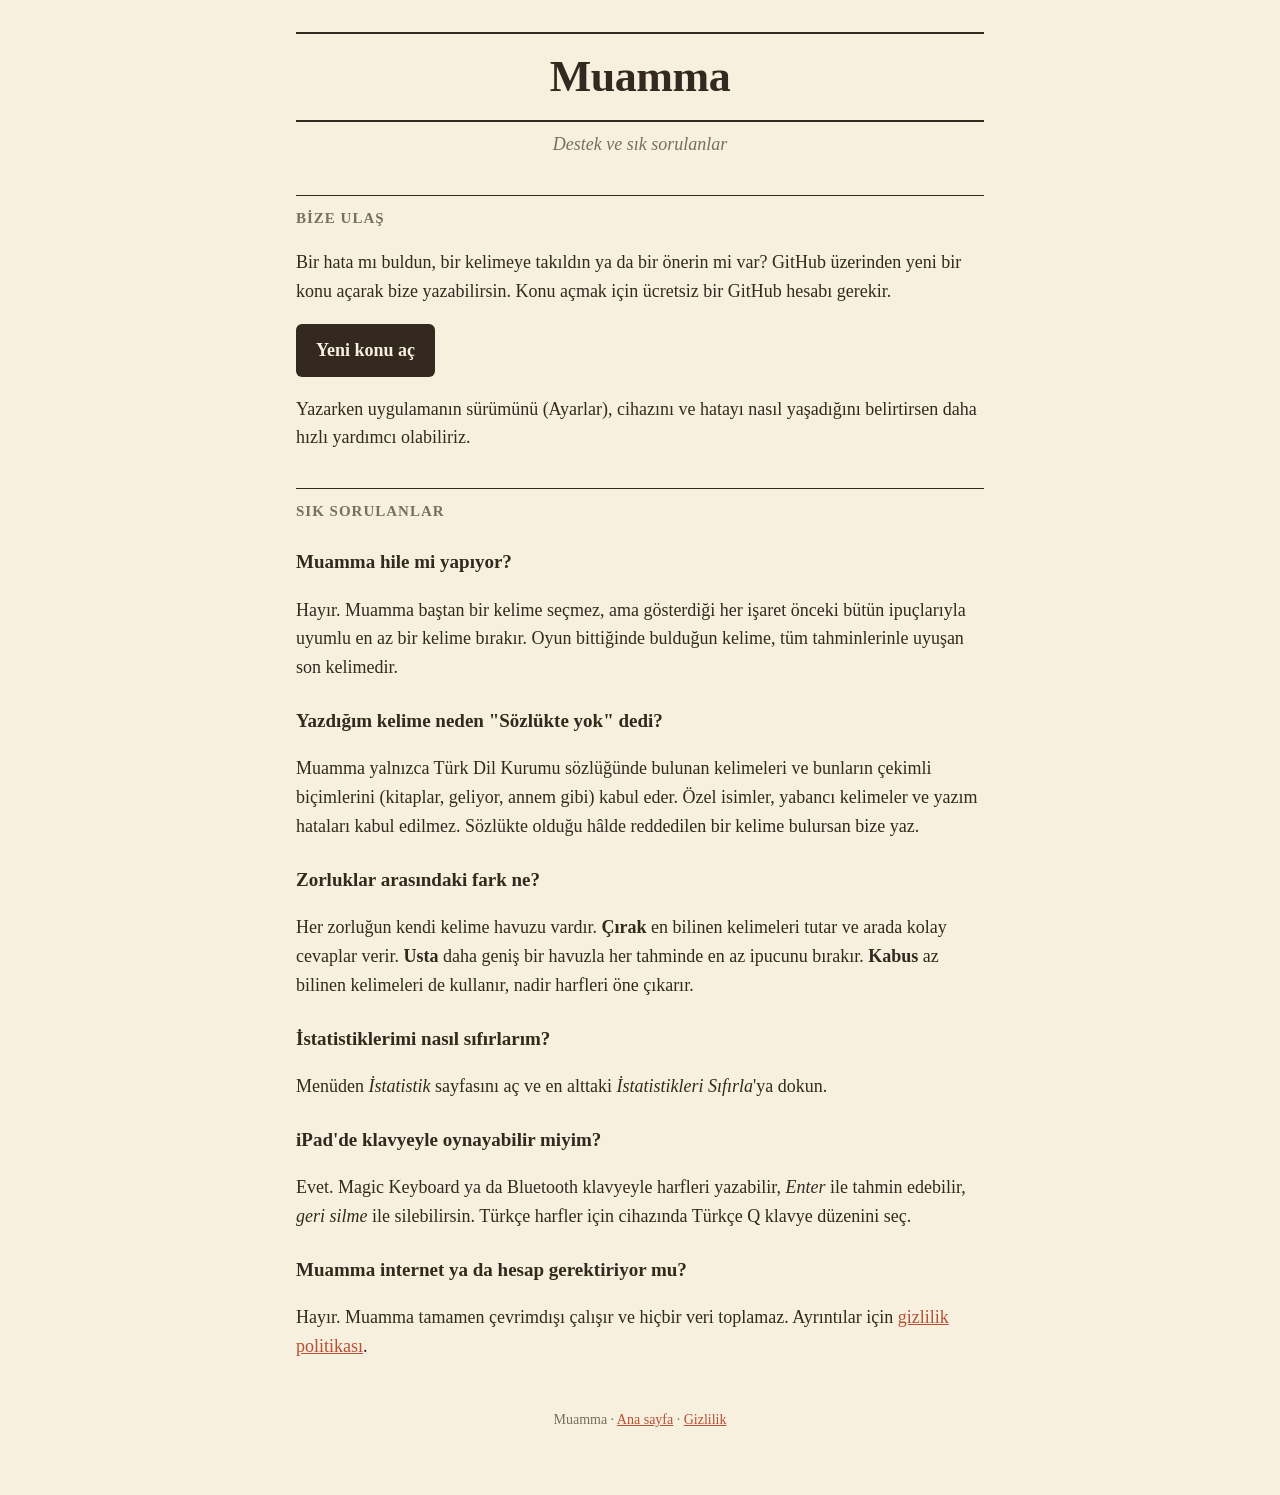
==== destek.html @ ff082f0f "Gizlilik politikası ve destek sayfaları" ====
<!doctype html>
<html lang="tr">
<head>
  <meta charset="utf-8">
  <meta name="viewport" content="width=device-width, initial-scale=1">
  <title>Muamma · Destek</title>
  <link rel="stylesheet" href="stil.css">
</head>
<body>
<main>
  <header><h1><a href="index.html">Muamma</a></h1></header>
  <p class="alt">Destek ve sık sorulanlar</p>

  <h2>Bize ulaş</h2>
  <p>
    Bir hata mı buldun, bir kelimeye takıldın ya da bir önerin mi var? GitHub üzerinden yeni bir konu açarak
    bize yazabilirsin. Konu açmak için ücretsiz bir GitHub hesabı gerekir.
  </p>
  <p><a class="dugme" href="https://github.com/tekinali/muamma/issues/new">Yeni konu aç</a></p>
  <p>
    Yazarken uygulamanın sürümünü (Ayarlar), cihazını ve hatayı nasıl yaşadığını belirtirsen daha hızlı
    yardımcı olabiliriz.
  </p>

  <h2>Sık sorulanlar</h2>

  <h3>Muamma hile mi yapıyor?</h3>
  <p>
    Hayır. Muamma baştan bir kelime seçmez, ama gösterdiği her işaret önceki bütün ipuçlarıyla uyumlu en az
    bir kelime bırakır. Oyun bittiğinde bulduğun kelime, tüm tahminlerinle uyuşan son kelimedir.
  </p>

  <h3>Yazdığım kelime neden "Sözlükte yok" dedi?</h3>
  <p>
    Muamma yalnızca Türk Dil Kurumu sözlüğünde bulunan kelimeleri ve bunların çekimli biçimlerini
    (kitaplar, geliyor, annem gibi) kabul eder. Özel isimler, yabancı kelimeler ve yazım hataları kabul edilmez.
    Sözlükte olduğu hâlde reddedilen bir kelime bulursan bize yaz.
  </p>

  <h3>Zorluklar arasındaki fark ne?</h3>
  <p>
    Her zorluğun kendi kelime havuzu vardır. <strong>Çırak</strong> en bilinen kelimeleri tutar ve arada kolay
    cevaplar verir. <strong>Usta</strong> daha geniş bir havuzla her tahminde en az ipucunu bırakır.
    <strong>Kabus</strong> az bilinen kelimeleri de kullanır, nadir harfleri öne çıkarır.
  </p>

  <h3>İstatistiklerimi nasıl sıfırlarım?</h3>
  <p>Menüden <em>İstatistik</em> sayfasını aç ve en alttaki <em>İstatistikleri Sıfırla</em>'ya dokun.</p>

  <h3>iPad'de klavyeyle oynayabilir miyim?</h3>
  <p>
    Evet. Magic Keyboard ya da Bluetooth klavyeyle harfleri yazabilir, <em>Enter</em> ile tahmin edebilir,
    <em>geri silme</em> ile silebilirsin. Türkçe harfler için cihazında Türkçe Q klavye düzenini seç.
  </p>

  <h3>Muamma internet ya da hesap gerektiriyor mu?</h3>
  <p>
    Hayır. Muamma tamamen çevrimdışı çalışır ve hiçbir veri toplamaz.
    Ayrıntılar için <a href="gizlilik.html">gizlilik politikası</a>.
  </p>

  <footer>Muamma · <a href="index.html">Ana sayfa</a> · <a href="gizlilik.html">Gizlilik</a></footer>
</main>
</body>
</html>
---- stil.css ----
:root {
  --kagit: #F7F0DE;
  --kutu: #FCF7EB;
  --murekkep: #33291F;
  --soluk: rgba(51, 41, 31, 0.65);
  --cizgi: rgba(51, 41, 31, 0.35);
  --vurgu: #B84F33;
}

* { box-sizing: border-box; }

body {
  margin: 0;
  background: var(--kagit);
  color: var(--murekkep);
  font-family: "Iowan Old Style", "Palatino Linotype", Palatino, Georgia, serif;
  font-size: 18px;
  line-height: 1.6;
}

main {
  max-width: 720px;
  margin: 0 auto;
  padding: 32px 16px 64px;
}

header {
  border-top: 2px solid var(--murekkep);
  border-bottom: 2px solid var(--murekkep);
  text-align: center;
  padding: 8px 0;
  margin-bottom: 8px;
}

header a { color: inherit; text-decoration: none; }

h1 {
  font-size: 44px;
  font-weight: 900;
  margin: 0;
  letter-spacing: -0.5px;
}

.alt {
  text-align: center;
  font-style: italic;
  color: var(--soluk);
  margin: 0 0 32px;
}

h2 {
  font-size: 15px;
  text-transform: uppercase;
  letter-spacing: 1px;
  color: var(--soluk);
  border-top: 1.5px solid var(--murekkep);
  padding-top: 10px;
  margin: 36px 0 12px;
}

h3 { font-size: 19px; margin: 24px 0 6px; }

a { color: var(--vurgu); }

.kart {
  background: var(--kutu);
  border: 1.5px solid var(--cizgi);
  border-radius: 6px;
  padding: 16px 20px;
  margin: 16px 0;
}

.menu { list-style: none; padding: 0; margin: 0; }
.menu li { border-bottom: 1px solid var(--cizgi); }
.menu a {
  display: flex;
  justify-content: space-between;
  padding: 14px 0;
  font-size: 22px;
  font-weight: 700;
  color: var(--murekkep);
  text-decoration: none;
}
.menu a::after { content: "→"; color: var(--soluk); }

.dugme {
  display: inline-block;
  background: var(--murekkep);
  color: var(--kagit);
  padding: 12px 20px;
  border-radius: 6px;
  font-weight: 700;
  text-decoration: none;
}

footer {
  margin-top: 48px;
  font-size: 14px;
  color: var(--soluk);
  text-align: center;
}
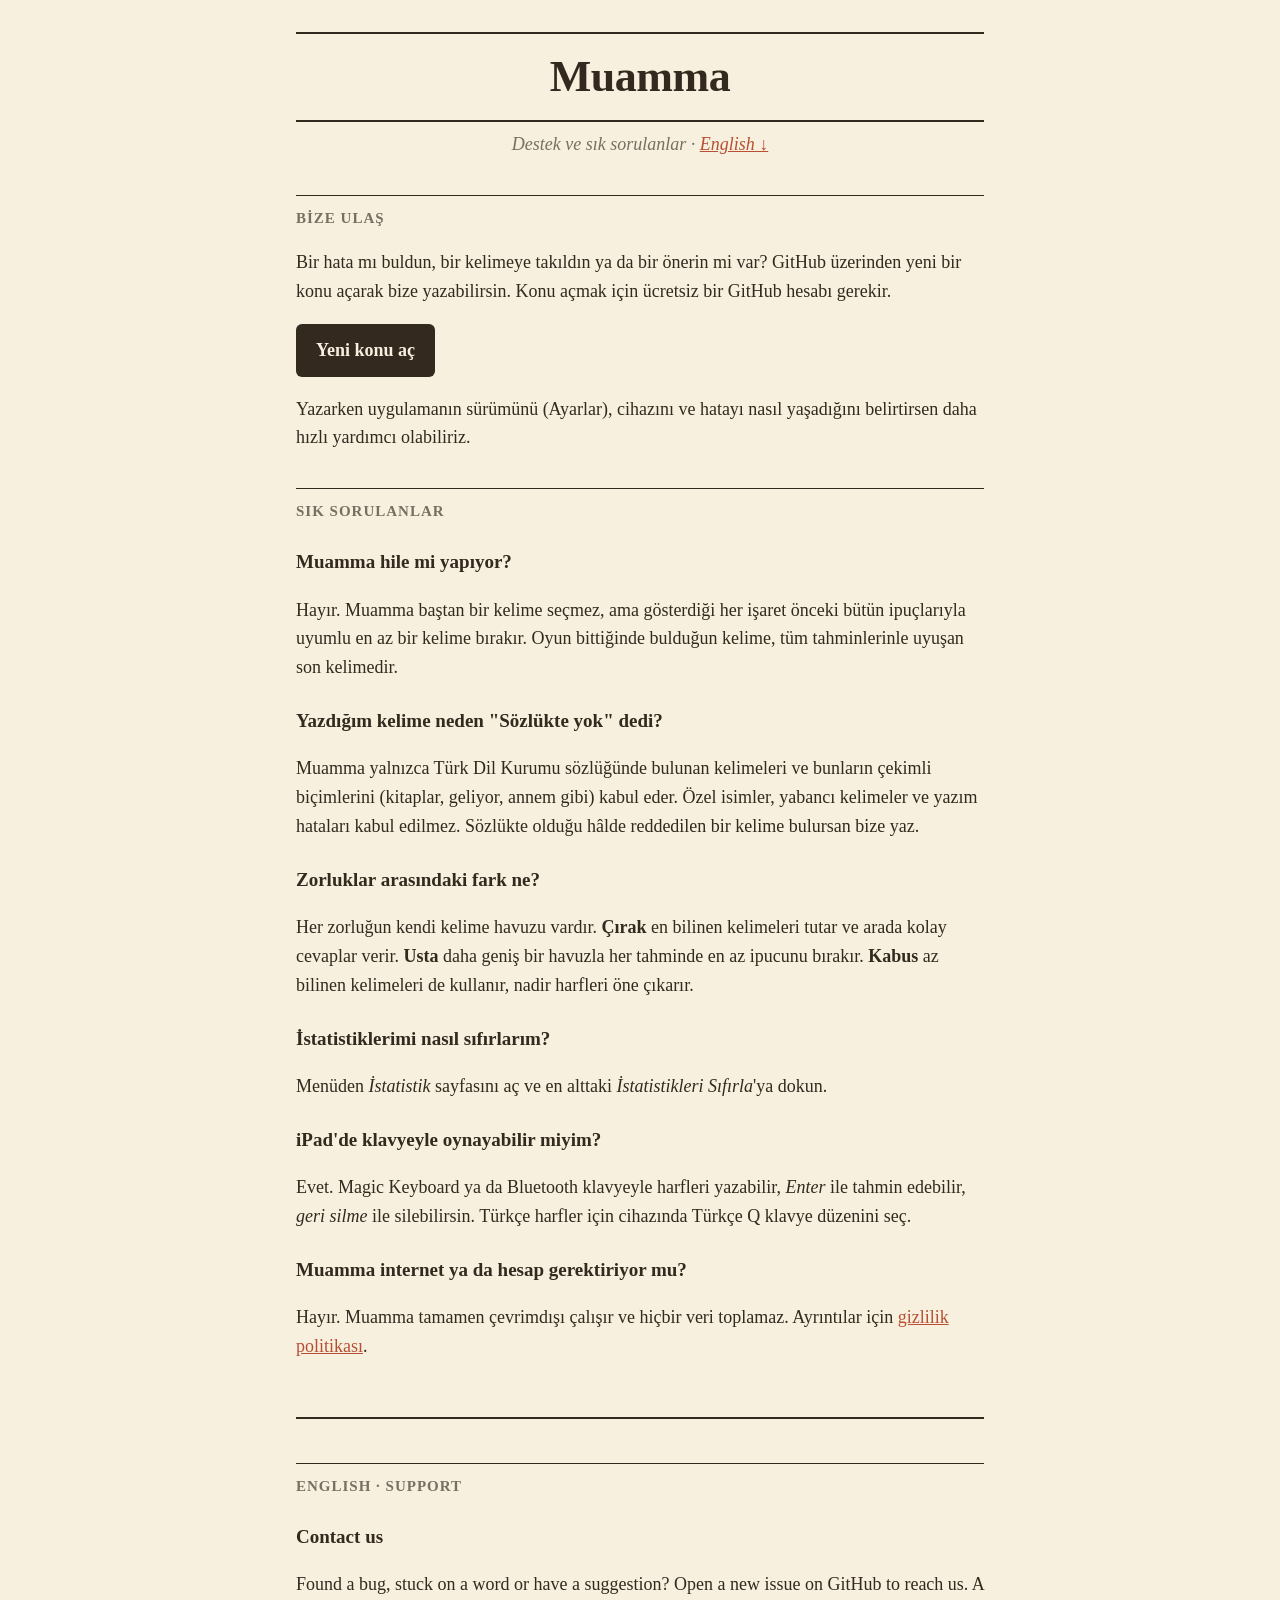
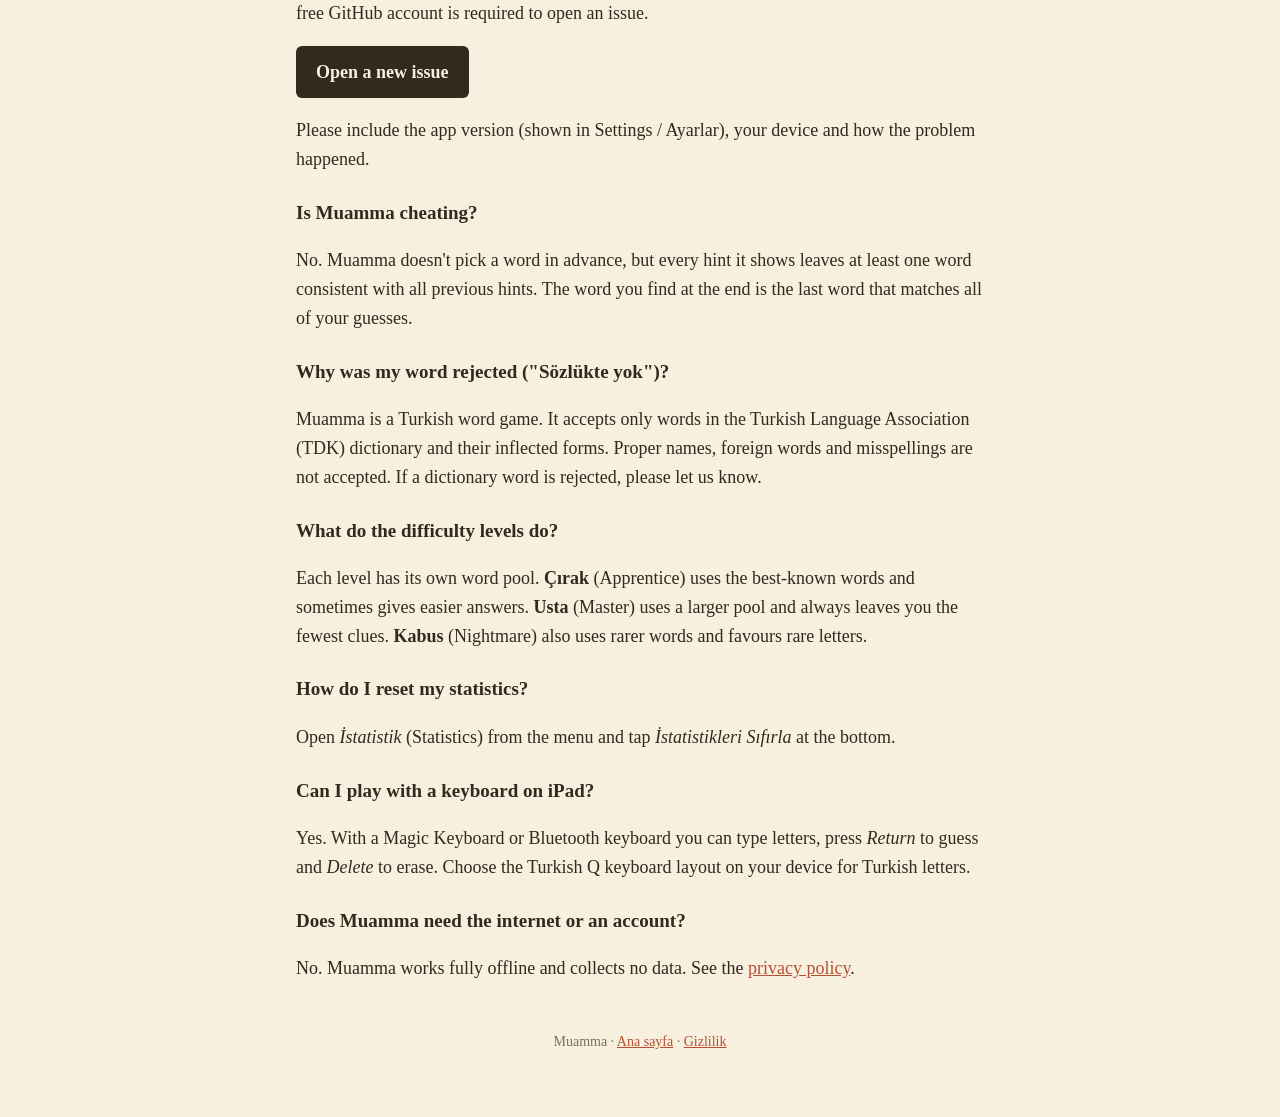
==== commit fdaca83a: "Sayfaların altına İngilizce bölüm ekle" ====
--- a/destek.html
+++ b/destek.html
@@ -9,7 +9,7 @@
 <body>
 <main>
   <header><h1><a href="index.html">Muamma</a></h1></header>
-  <p class="alt">Destek ve sık sorulanlar</p>
+  <p class="alt">Destek ve sık sorulanlar · <a href="#en">English ↓</a></p>
 
   <h2>Bize ulaş</h2>
   <p>
@@ -59,6 +59,50 @@
     Ayrıntılar için <a href="gizlilik.html">gizlilik politikası</a>.
   </p>
 
+  <section id="en" lang="en" class="ingilizce">
+    <h2>English · Support</h2>
+
+    <h3>Contact us</h3>
+    <p>
+      Found a bug, stuck on a word or have a suggestion? Open a new issue on GitHub to reach us.
+      A free GitHub account is required to open an issue.
+    </p>
+    <p><a class="dugme" href="https://github.com/tekinali/muamma/issues/new">Open a new issue</a></p>
+    <p>Please include the app version (shown in Settings / Ayarlar), your device and how the problem happened.</p>
+
+    <h3>Is Muamma cheating?</h3>
+    <p>
+      No. Muamma doesn't pick a word in advance, but every hint it shows leaves at least one word consistent with
+      all previous hints. The word you find at the end is the last word that matches all of your guesses.
+    </p>
+
+    <h3>Why was my word rejected ("Sözlükte yok")?</h3>
+    <p>
+      Muamma is a Turkish word game. It accepts only words in the Turkish Language Association (TDK) dictionary and
+      their inflected forms. Proper names, foreign words and misspellings are not accepted. If a dictionary word is
+      rejected, please let us know.
+    </p>
+
+    <h3>What do the difficulty levels do?</h3>
+    <p>
+      Each level has its own word pool. <strong>Çırak</strong> (Apprentice) uses the best-known words and sometimes
+      gives easier answers. <strong>Usta</strong> (Master) uses a larger pool and always leaves you the fewest clues.
+      <strong>Kabus</strong> (Nightmare) also uses rarer words and favours rare letters.
+    </p>
+
+    <h3>How do I reset my statistics?</h3>
+    <p>Open <em>İstatistik</em> (Statistics) from the menu and tap <em>İstatistikleri Sıfırla</em> at the bottom.</p>
+
+    <h3>Can I play with a keyboard on iPad?</h3>
+    <p>
+      Yes. With a Magic Keyboard or Bluetooth keyboard you can type letters, press <em>Return</em> to guess and
+      <em>Delete</em> to erase. Choose the Turkish Q keyboard layout on your device for Turkish letters.
+    </p>
+
+    <h3>Does Muamma need the internet or an account?</h3>
+    <p>No. Muamma works fully offline and collects no data. See the <a href="gizlilik.html#en">privacy policy</a>.</p>
+  </section>
+
   <footer>Muamma · <a href="index.html">Ana sayfa</a> · <a href="gizlilik.html">Gizlilik</a></footer>
 </main>
 </body>
--- a/stil.css
+++ b/stil.css
@@ -99,3 +99,9 @@
   color: var(--soluk);
   text-align: center;
 }
+
+.ingilizce {
+  margin-top: 56px;
+  padding-top: 8px;
+  border-top: 2px solid var(--murekkep);
+}
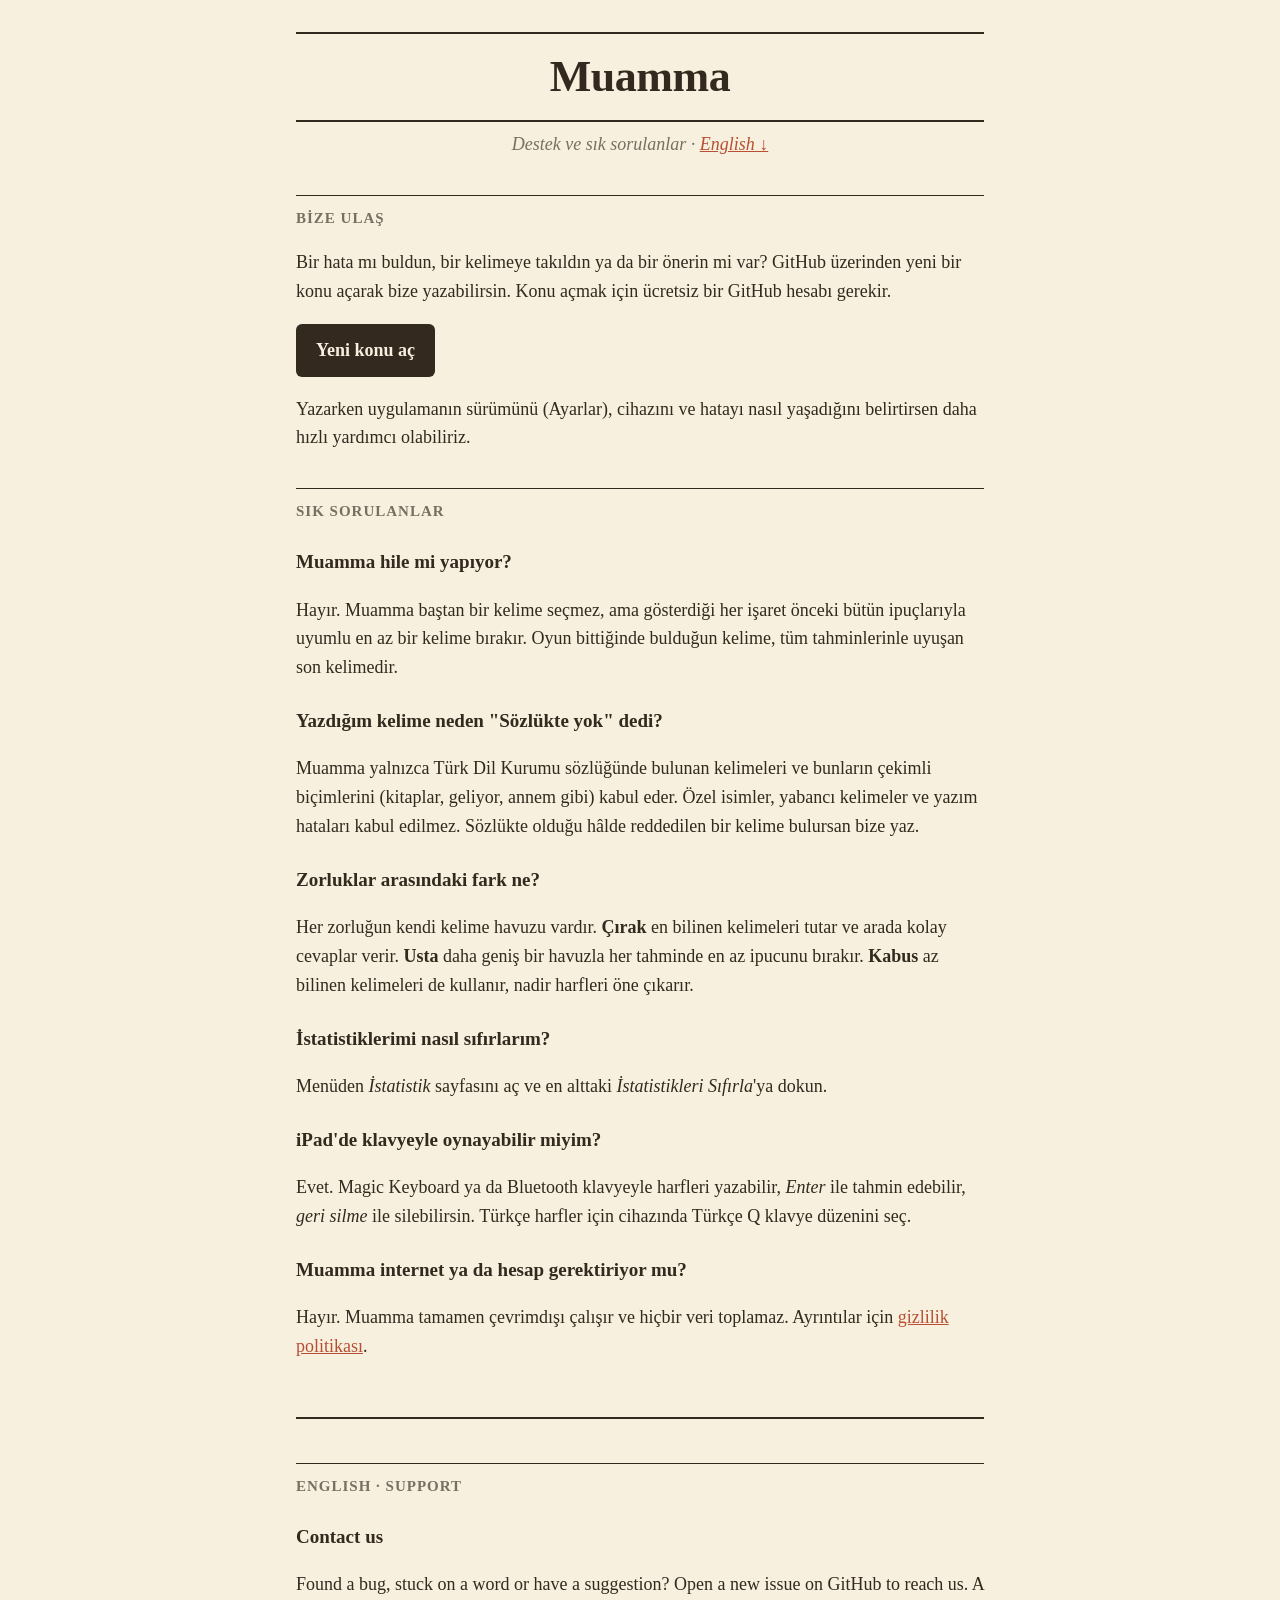
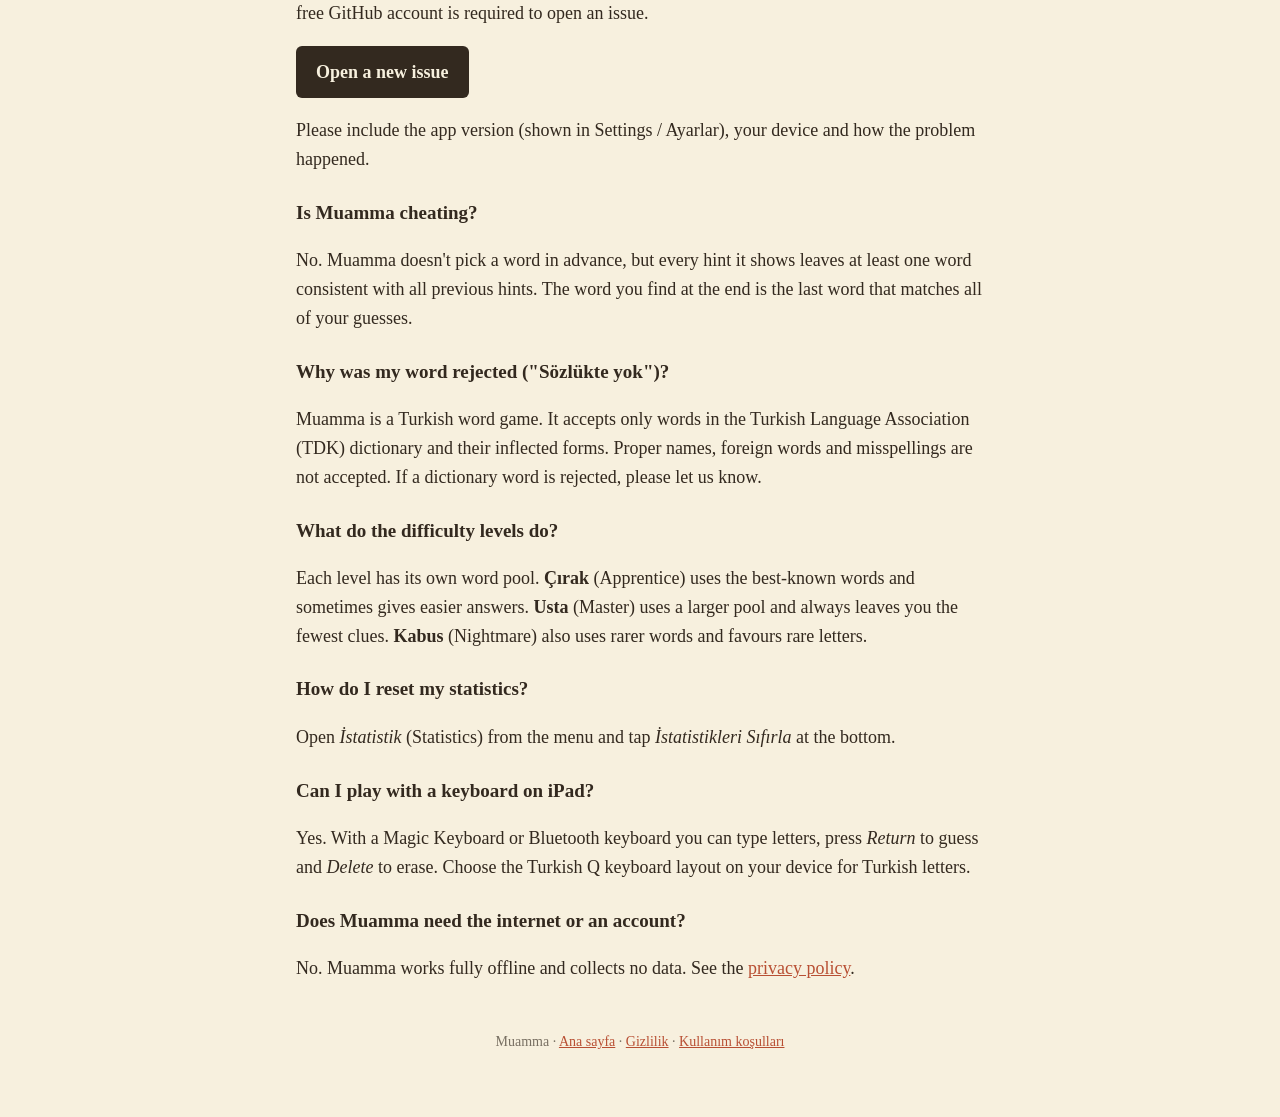
==== commit 245fe79c: "Kullanım koşulları sayfası (Türkçe + İngilizce)" ====
--- a/destek.html
+++ b/destek.html
@@ -103,7 +103,7 @@
     <p>No. Muamma works fully offline and collects no data. See the <a href="gizlilik.html#en">privacy policy</a>.</p>
   </section>
 
-  <footer>Muamma · <a href="index.html">Ana sayfa</a> · <a href="gizlilik.html">Gizlilik</a></footer>
+  <footer>Muamma · <a href="index.html">Ana sayfa</a> · <a href="gizlilik.html">Gizlilik</a> · <a href="kosullar.html">Kullanım koşulları</a></footer>
 </main>
 </body>
 </html>
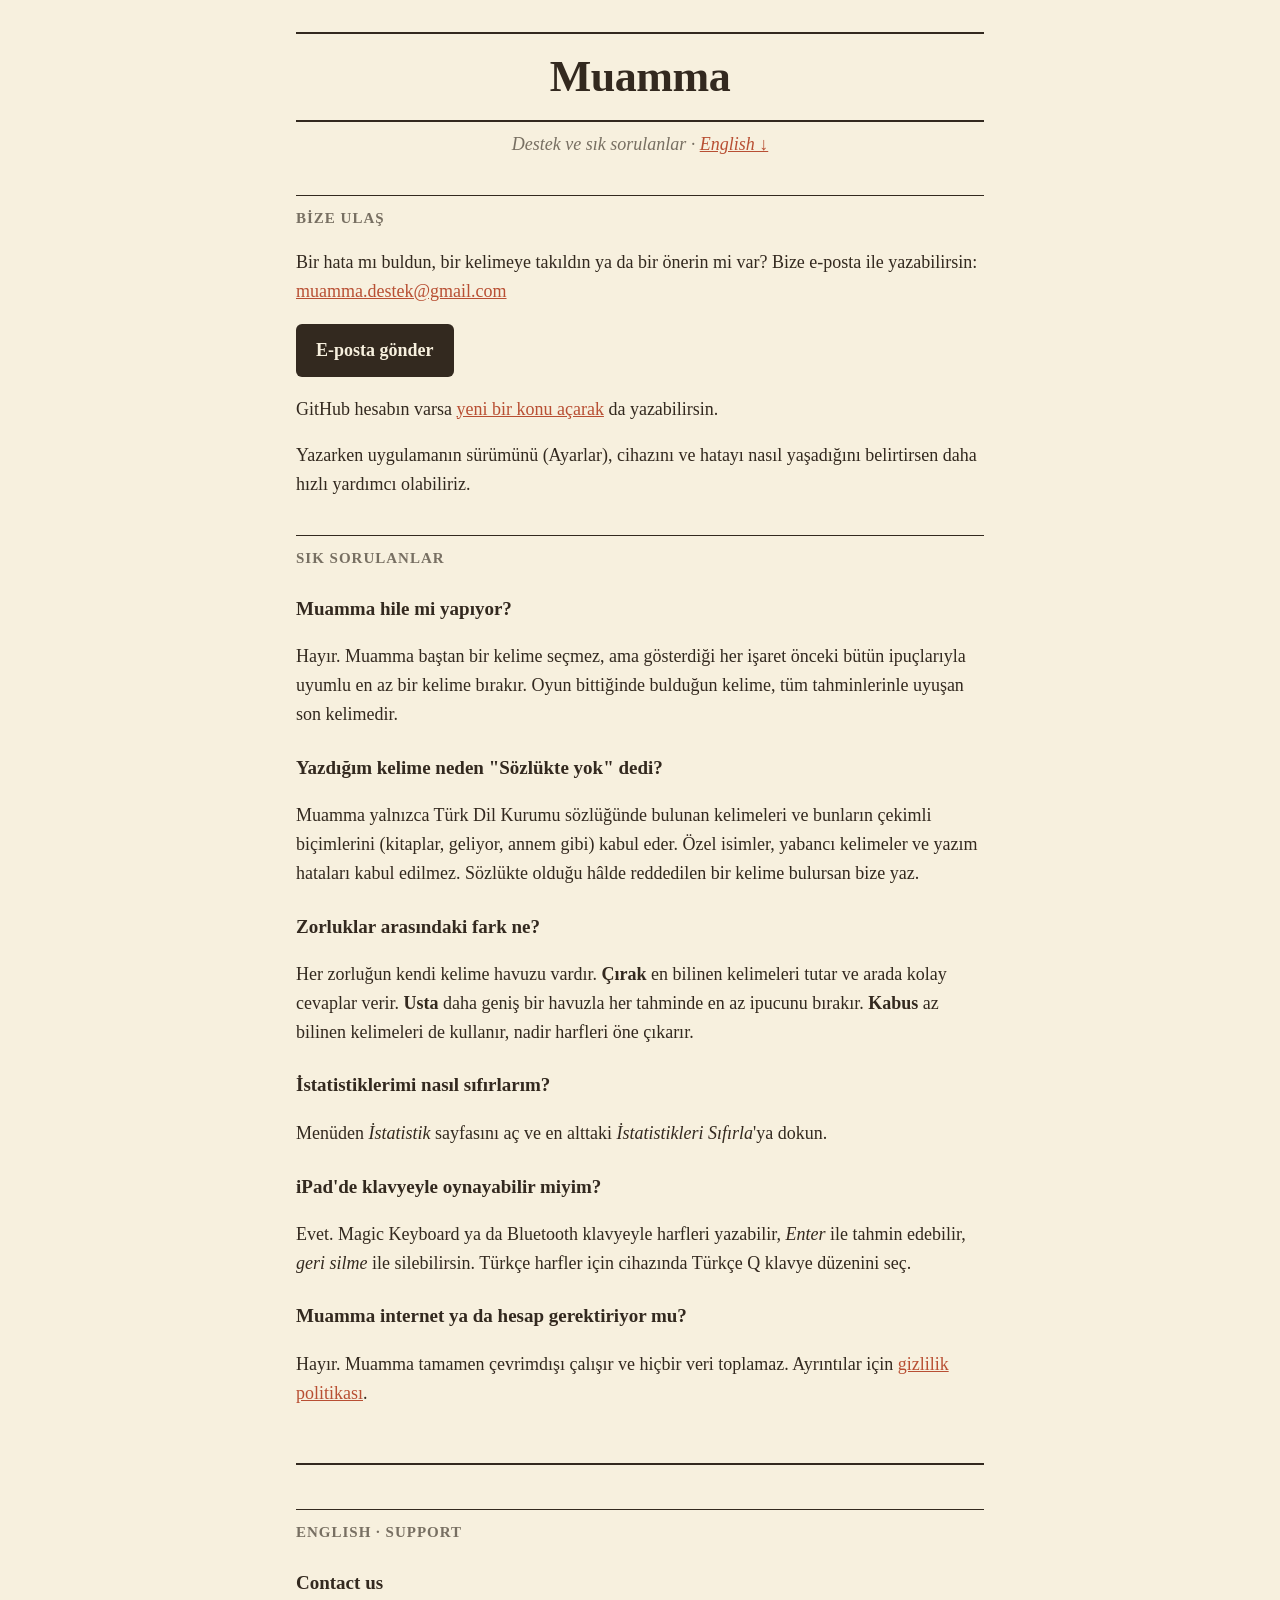
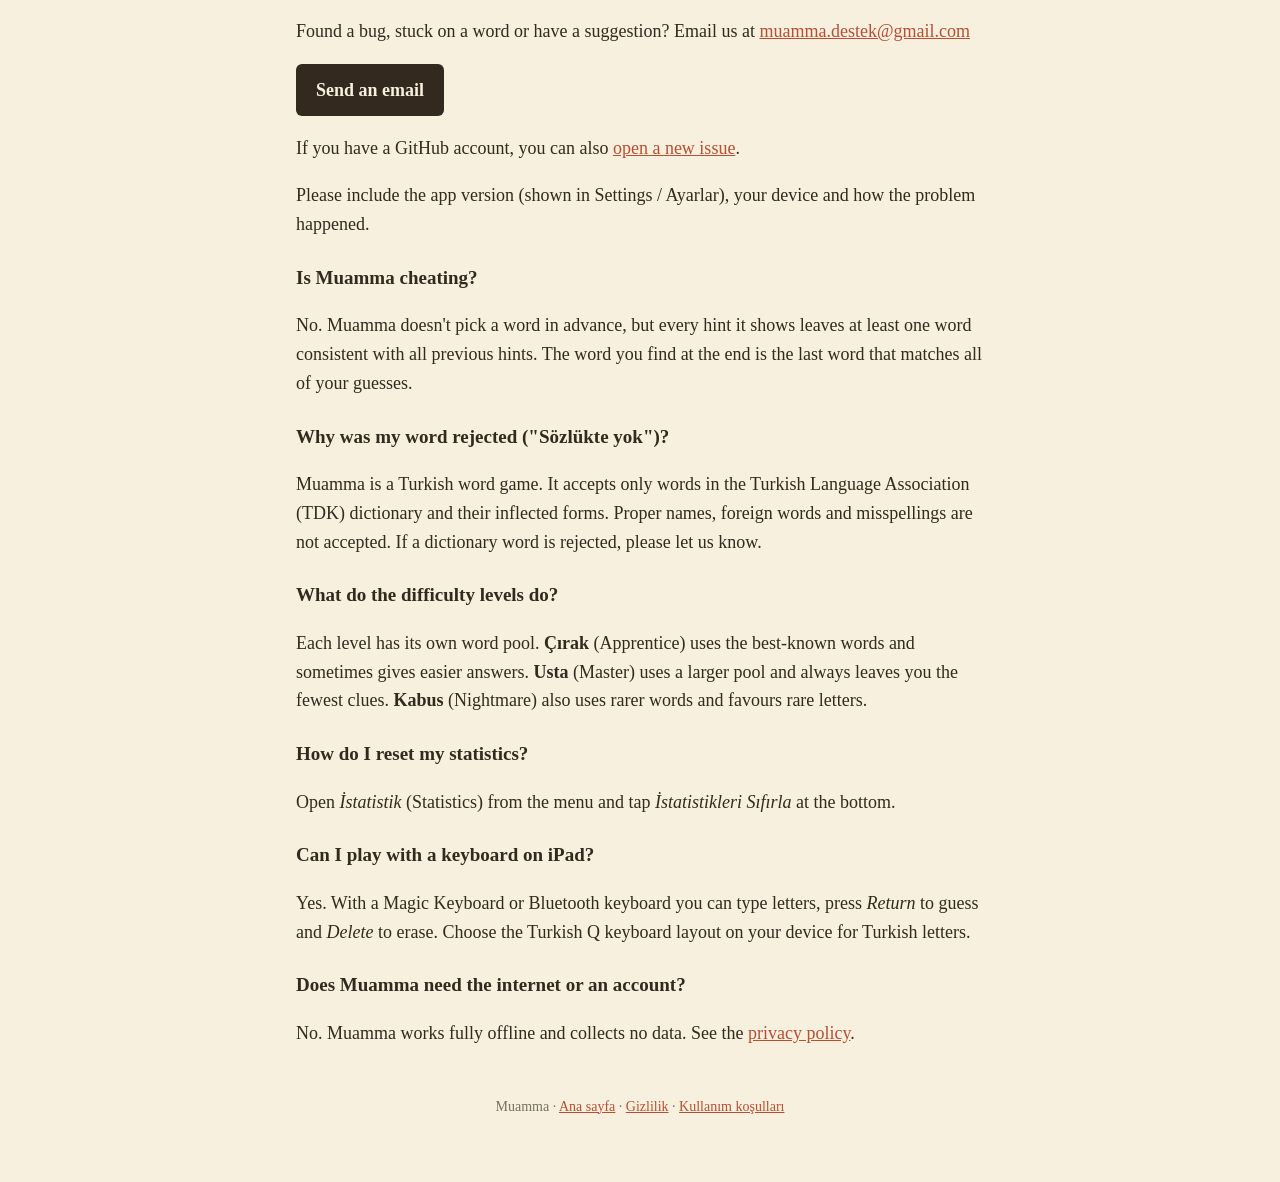
==== commit 7371f25e: "Destek e-postası ekle" ====
--- a/destek.html
+++ b/destek.html
@@ -13,10 +13,13 @@
 
   <h2>Bize ulaş</h2>
   <p>
-    Bir hata mı buldun, bir kelimeye takıldın ya da bir önerin mi var? GitHub üzerinden yeni bir konu açarak
-    bize yazabilirsin. Konu açmak için ücretsiz bir GitHub hesabı gerekir.
+    Bir hata mı buldun, bir kelimeye takıldın ya da bir önerin mi var? Bize e-posta ile yazabilirsin:
+    <a href="mailto:muamma.destek@gmail.com">muamma.destek@gmail.com</a>
   </p>
-  <p><a class="dugme" href="https://github.com/tekinali/muamma/issues/new">Yeni konu aç</a></p>
+  <p><a class="dugme" href="mailto:muamma.destek@gmail.com">E-posta gönder</a></p>
+  <p>
+    GitHub hesabın varsa <a href="https://github.com/tekinali/muamma/issues/new">yeni bir konu açarak</a> da yazabilirsin.
+  </p>
   <p>
     Yazarken uygulamanın sürümünü (Ayarlar), cihazını ve hatayı nasıl yaşadığını belirtirsen daha hızlı
     yardımcı olabiliriz.
@@ -64,10 +67,12 @@
 
     <h3>Contact us</h3>
     <p>
-      Found a bug, stuck on a word or have a suggestion? Open a new issue on GitHub to reach us.
-      A free GitHub account is required to open an issue.
+      Found a bug, stuck on a word or have a suggestion? Email us at <a href="mailto:muamma.destek@gmail.com">muamma.destek@gmail.com</a>
     </p>
-    <p><a class="dugme" href="https://github.com/tekinali/muamma/issues/new">Open a new issue</a></p>
+    <p><a class="dugme" href="mailto:muamma.destek@gmail.com">Send an email</a></p>
+    <p>
+      If you have a GitHub account, you can also <a href="https://github.com/tekinali/muamma/issues/new">open a new issue</a>.
+    </p>
     <p>Please include the app version (shown in Settings / Ayarlar), your device and how the problem happened.</p>
 
     <h3>Is Muamma cheating?</h3>
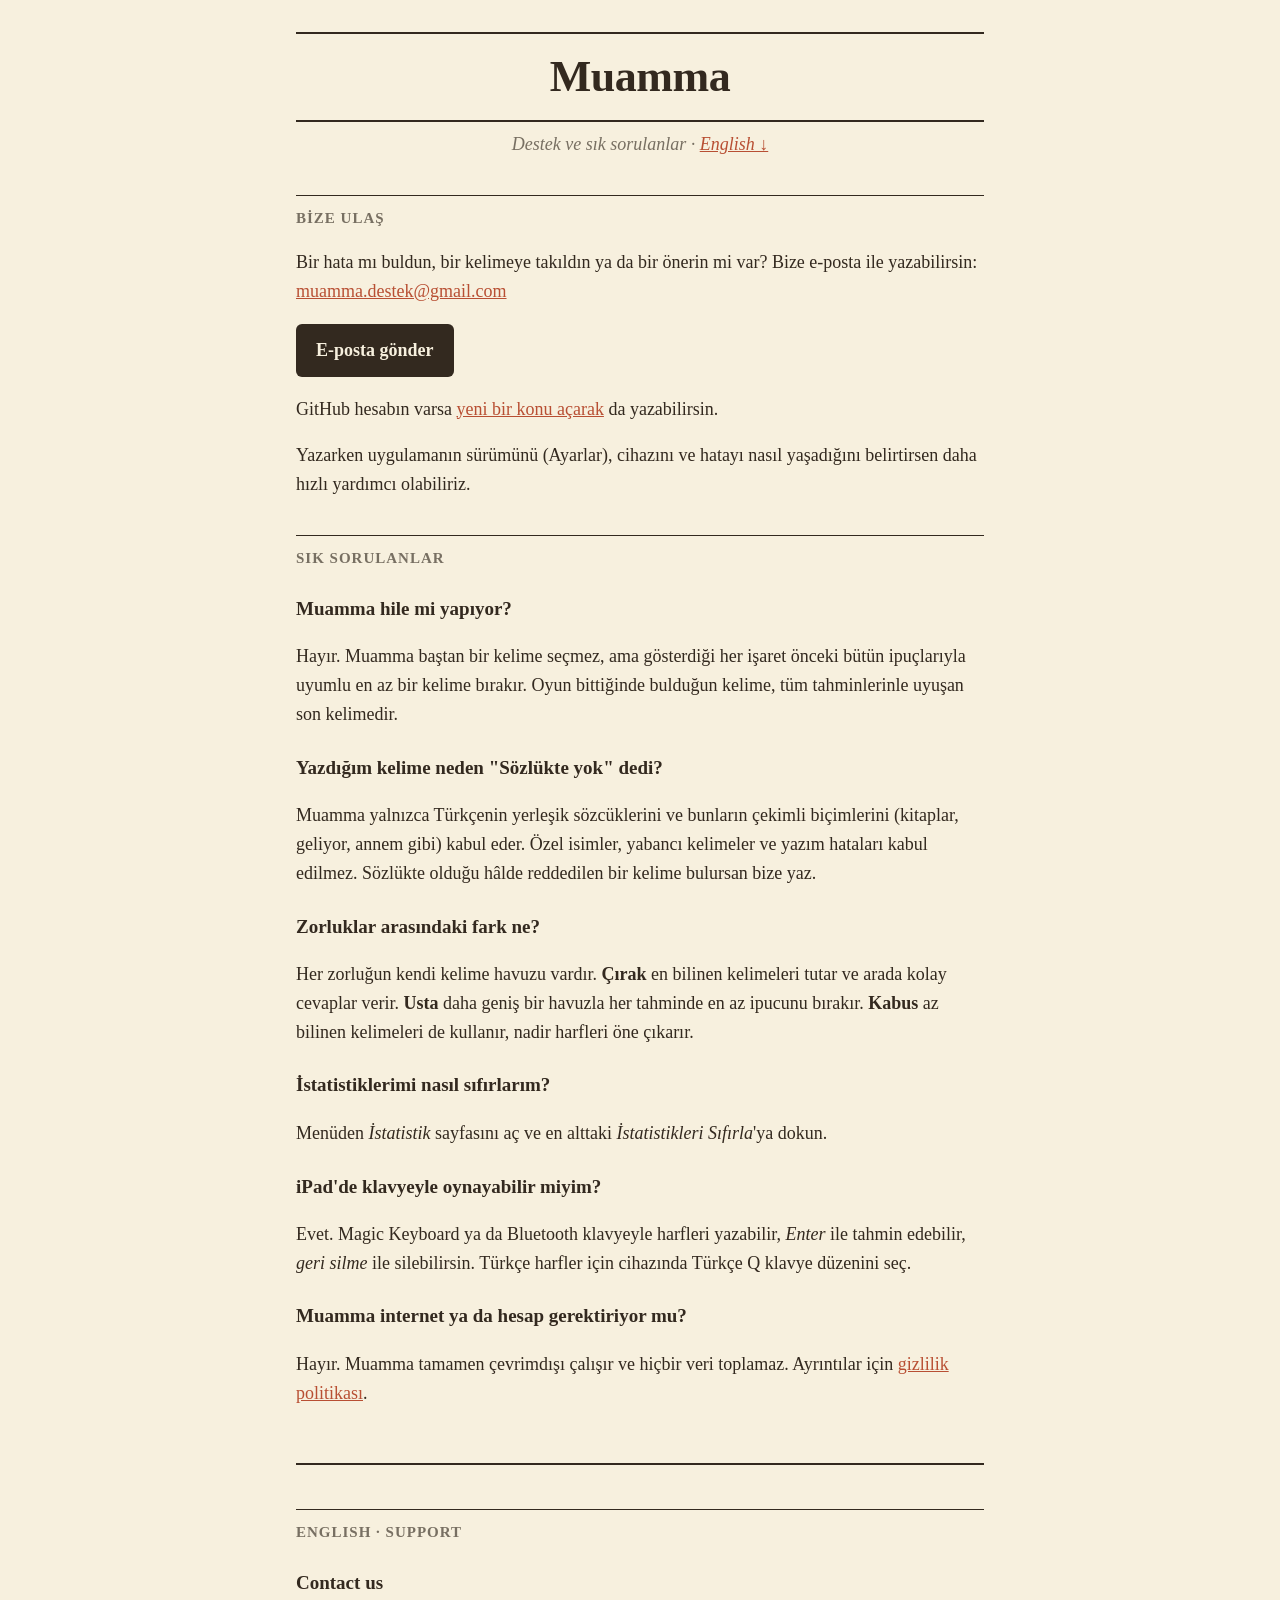
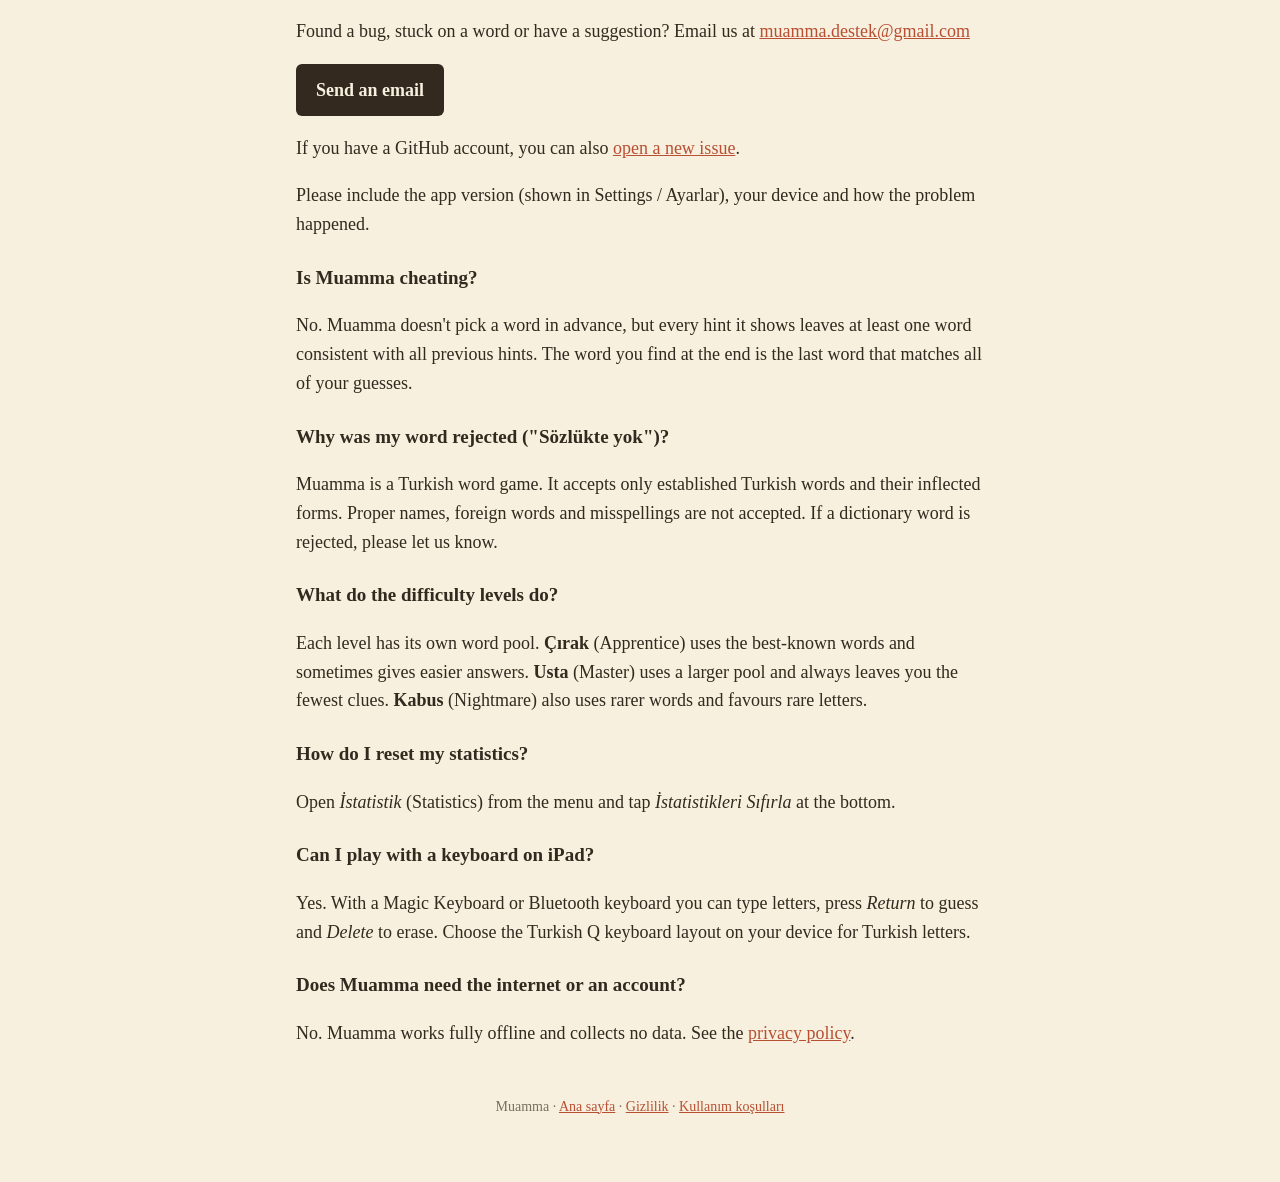
==== commit 5ce4135c: "Kurum adı metinlerden kaldırıldı" ====
--- a/destek.html
+++ b/destek.html
@@ -35,7 +35,7 @@
 
   <h3>Yazdığım kelime neden "Sözlükte yok" dedi?</h3>
   <p>
-    Muamma yalnızca Türk Dil Kurumu sözlüğünde bulunan kelimeleri ve bunların çekimli biçimlerini
+    Muamma yalnızca Türkçenin yerleşik sözcüklerini ve bunların çekimli biçimlerini
     (kitaplar, geliyor, annem gibi) kabul eder. Özel isimler, yabancı kelimeler ve yazım hataları kabul edilmez.
     Sözlükte olduğu hâlde reddedilen bir kelime bulursan bize yaz.
   </p>
@@ -83,7 +83,7 @@
 
     <h3>Why was my word rejected ("Sözlükte yok")?</h3>
     <p>
-      Muamma is a Turkish word game. It accepts only words in the Turkish Language Association (TDK) dictionary and
+      Muamma is a Turkish word game. It accepts only established Turkish words and
       their inflected forms. Proper names, foreign words and misspellings are not accepted. If a dictionary word is
       rejected, please let us know.
     </p>
